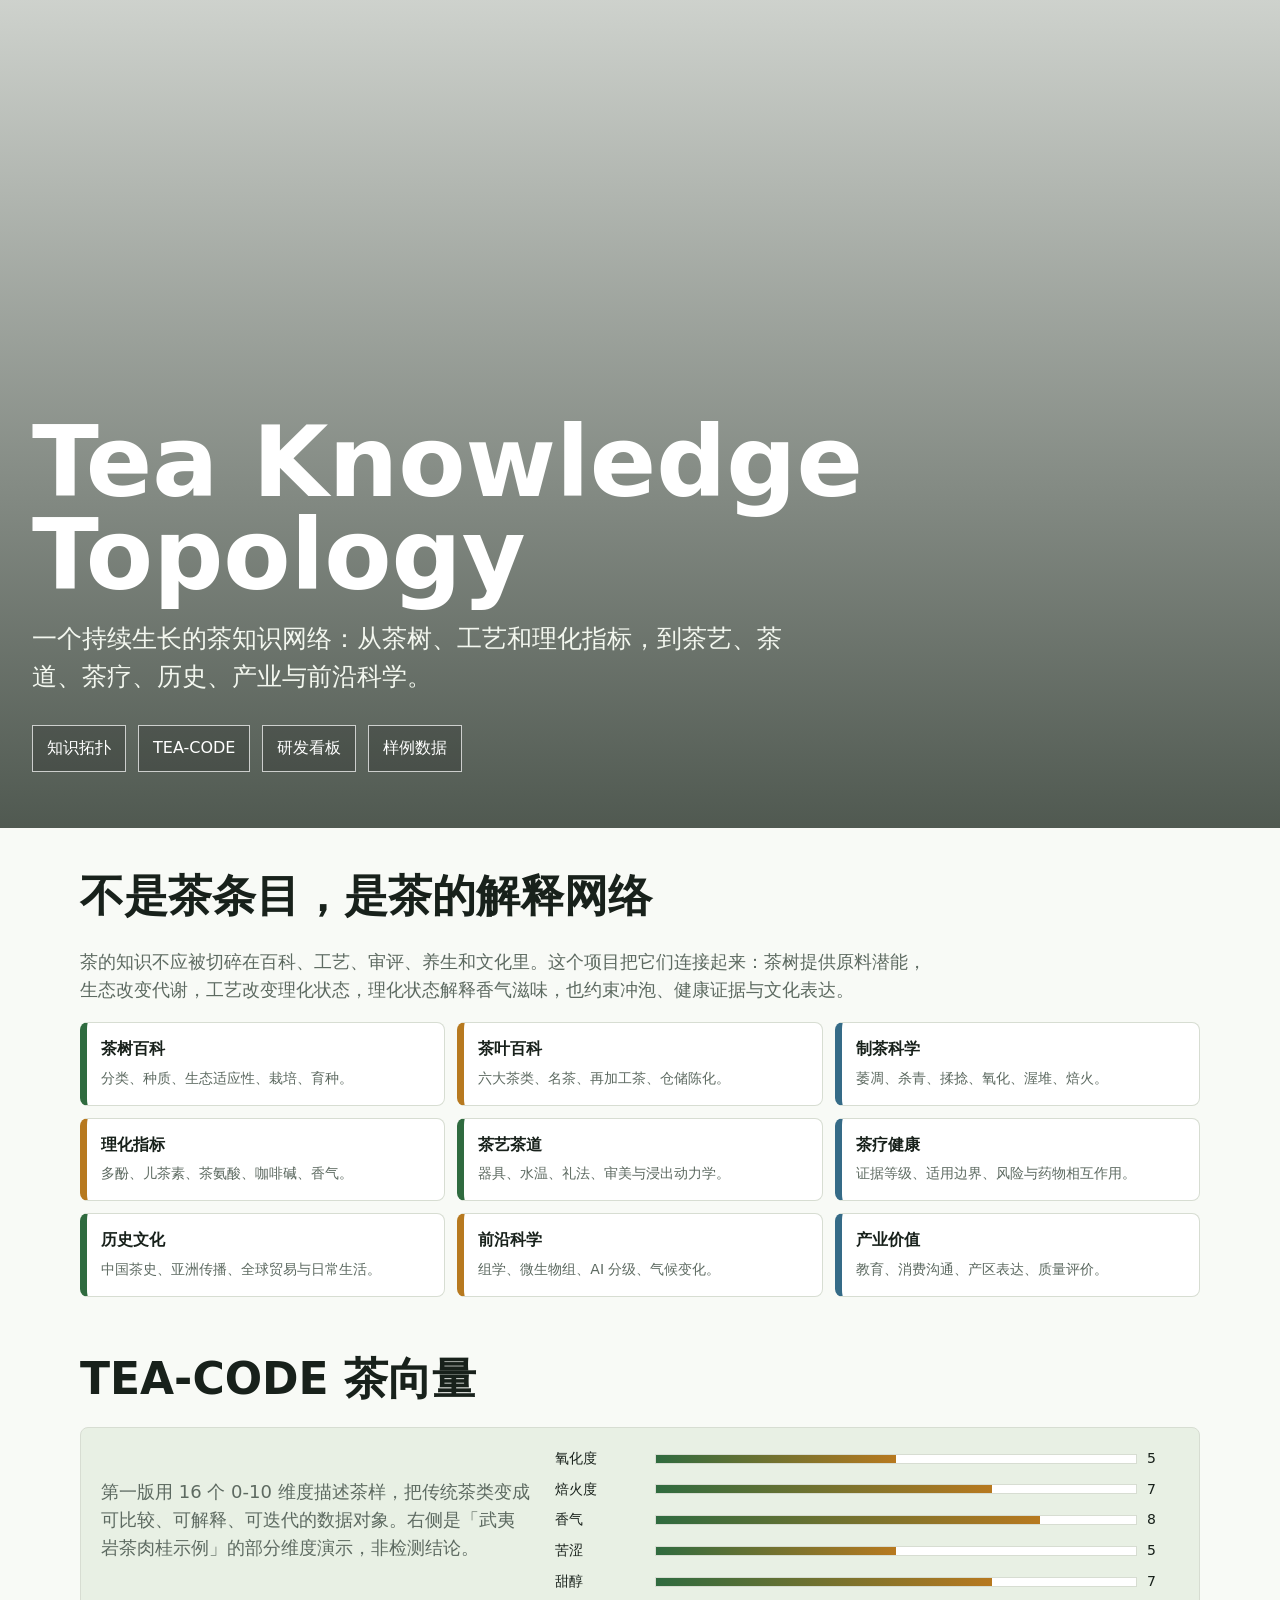
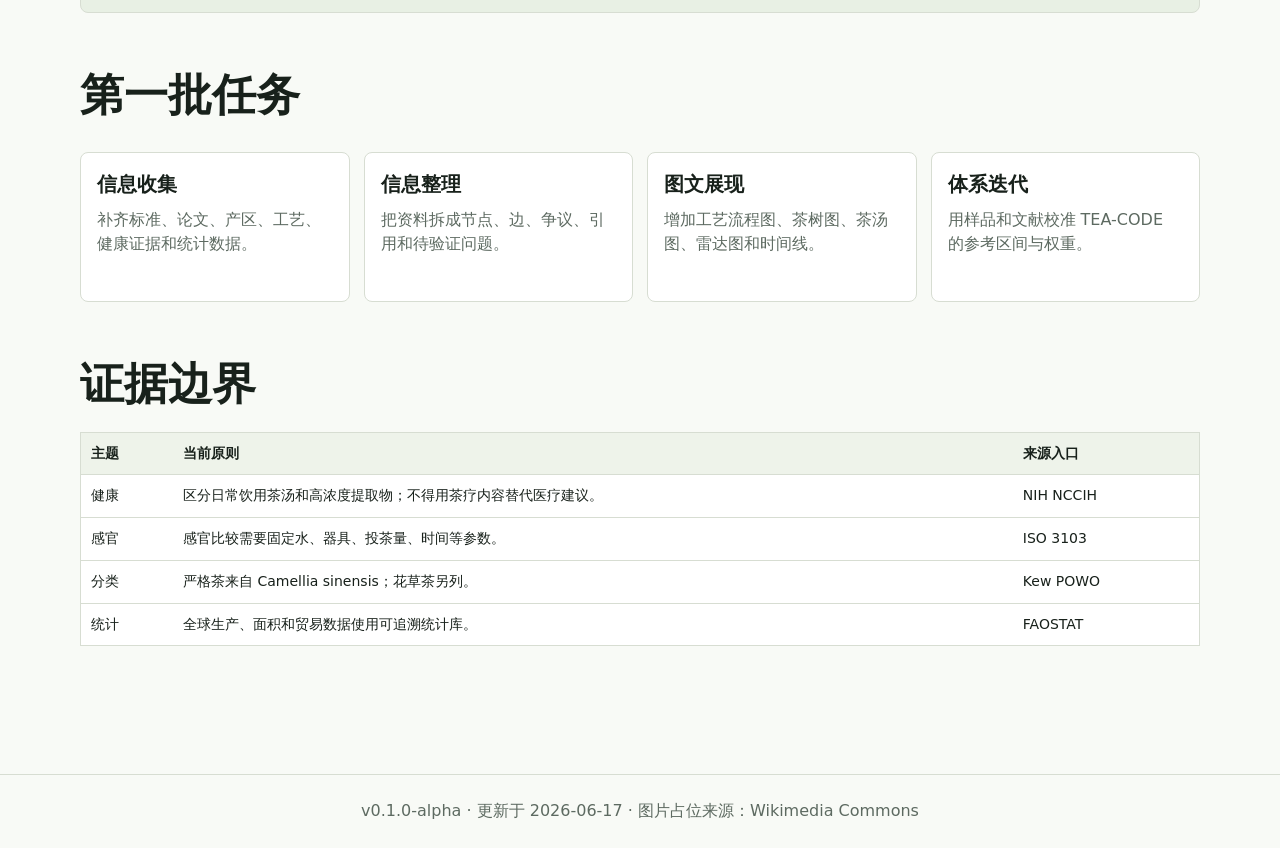
==== site/index.html @ 54c128c9 "Initial tea knowledge topology project" ====
<!doctype html>
<html lang="zh-CN">
<head>
  <meta charset="utf-8">
  <meta name="viewport" content="width=device-width, initial-scale=1">
  <title>Tea Knowledge Topology</title>
  <style>
    :root {
      color-scheme: light;
      --ink: #18211b;
      --muted: #5d6a61;
      --line: #d7ddd2;
      --paper: #f8faf6;
      --leaf: #2f6b3f;
      --amber: #b7791f;
      --clay: #8f4d2f;
      --mist: #e8f0e4;
      --blue: #356b87;
    }
    * { box-sizing: border-box; }
    body {
      margin: 0;
      font-family: ui-sans-serif, system-ui, -apple-system, BlinkMacSystemFont, "Segoe UI", sans-serif;
      color: var(--ink);
      background: var(--paper);
      line-height: 1.55;
    }
    header {
      min-height: 92vh;
      display: grid;
      align-items: end;
      background:
        linear-gradient(180deg, rgba(15, 27, 17, .18), rgba(15, 27, 17, .72)),
        url("https://upload.wikimedia.org/wikipedia/commons/4/45/Tea_plantation_in_Munnar%2C_Kerala.jpg") center/cover;
      color: white;
      padding: 32px;
    }
    .hero {
      width: min(980px, 100%);
      padding-bottom: 24px;
    }
    h1 {
      font-size: clamp(42px, 9vw, 98px);
      line-height: .95;
      margin: 0 0 18px;
      letter-spacing: 0;
    }
    .subtitle {
      max-width: 760px;
      font-size: clamp(18px, 2.2vw, 25px);
      color: #f3f7ef;
      margin: 0 0 28px;
    }
    .actions {
      display: flex;
      flex-wrap: wrap;
      gap: 12px;
    }
    .actions a {
      color: white;
      text-decoration: none;
      border: 1px solid rgba(255, 255, 255, .72);
      padding: 10px 14px;
      background: rgba(0, 0, 0, .18);
    }
    main { padding: 34px 22px 80px; }
    section {
      width: min(1120px, 100%);
      margin: 0 auto 48px;
    }
    h2 {
      font-size: clamp(26px, 4vw, 44px);
      margin: 0 0 14px;
      letter-spacing: 0;
    }
    .lead {
      max-width: 860px;
      color: var(--muted);
      font-size: 18px;
    }
    .grid {
      display: grid;
      grid-template-columns: repeat(auto-fit, minmax(230px, 1fr));
      gap: 14px;
      margin-top: 22px;
    }
    .card {
      border: 1px solid var(--line);
      background: white;
      border-radius: 8px;
      padding: 16px;
      min-height: 150px;
    }
    .card h3 { margin: 0 0 8px; font-size: 20px; }
    .card p { margin: 0; color: var(--muted); }
    .topology {
      display: grid;
      grid-template-columns: repeat(3, 1fr);
      gap: 12px;
      align-items: stretch;
    }
    .node {
      border: 1px solid var(--line);
      border-left: 7px solid var(--leaf);
      background: white;
      padding: 14px;
      border-radius: 8px;
    }
    .node:nth-child(2n) { border-left-color: var(--amber); }
    .node:nth-child(3n) { border-left-color: var(--blue); }
    .node strong { display: block; margin-bottom: 4px; }
    .node span { color: var(--muted); font-size: 14px; }
    .vector {
      display: grid;
      grid-template-columns: minmax(260px, 430px) 1fr;
      gap: 24px;
      align-items: center;
      background: var(--mist);
      border: 1px solid var(--line);
      padding: 20px;
      border-radius: 8px;
    }
    .bars { display: grid; gap: 9px; }
    .bar {
      display: grid;
      grid-template-columns: 90px 1fr 32px;
      gap: 10px;
      align-items: center;
      font-size: 14px;
    }
    .track {
      height: 10px;
      background: white;
      border: 1px solid var(--line);
    }
    .fill {
      height: 100%;
      background: linear-gradient(90deg, var(--leaf), var(--amber));
    }
    table {
      width: 100%;
      border-collapse: collapse;
      background: white;
      border: 1px solid var(--line);
      font-size: 14px;
    }
    th, td {
      text-align: left;
      padding: 10px;
      border-bottom: 1px solid var(--line);
      vertical-align: top;
    }
    th { background: #eef3ea; }
    footer {
      border-top: 1px solid var(--line);
      color: var(--muted);
      padding: 24px;
      text-align: center;
    }
    @media (max-width: 760px) {
      header { min-height: 88vh; padding: 20px; }
      .topology { grid-template-columns: 1fr; }
      .vector { grid-template-columns: 1fr; }
      th, td { padding: 8px; }
    }
  </style>
</head>
<body>
  <header>
    <div class="hero">
      <h1>Tea Knowledge Topology</h1>
      <p class="subtitle">一个持续生长的茶知识网络：从茶树、工艺和理化指标，到茶艺、茶道、茶疗、历史、产业与前沿科学。</p>
      <div class="actions">
        <a href="../docs/topology.md">知识拓扑</a>
        <a href="../docs/tea-system.md">TEA-CODE</a>
        <a href="../docs/workbench.md">研发看板</a>
        <a href="../data/example-teas.csv">样例数据</a>
      </div>
    </div>
  </header>

  <main>
    <section>
      <h2>不是茶条目，是茶的解释网络</h2>
      <p class="lead">茶的知识不应被切碎在百科、工艺、审评、养生和文化里。这个项目把它们连接起来：茶树提供原料潜能，生态改变代谢，工艺改变理化状态，理化状态解释香气滋味，也约束冲泡、健康证据与文化表达。</p>
      <div class="topology">
        <div class="node"><strong>茶树百科</strong><span>分类、种质、生态适应性、栽培、育种。</span></div>
        <div class="node"><strong>茶叶百科</strong><span>六大茶类、名茶、再加工茶、仓储陈化。</span></div>
        <div class="node"><strong>制茶科学</strong><span>萎凋、杀青、揉捻、氧化、渥堆、焙火。</span></div>
        <div class="node"><strong>理化指标</strong><span>多酚、儿茶素、茶氨酸、咖啡碱、香气。</span></div>
        <div class="node"><strong>茶艺茶道</strong><span>器具、水温、礼法、审美与浸出动力学。</span></div>
        <div class="node"><strong>茶疗健康</strong><span>证据等级、适用边界、风险与药物相互作用。</span></div>
        <div class="node"><strong>历史文化</strong><span>中国茶史、亚洲传播、全球贸易与日常生活。</span></div>
        <div class="node"><strong>前沿科学</strong><span>组学、微生物组、AI 分级、气候变化。</span></div>
        <div class="node"><strong>产业价值</strong><span>教育、消费沟通、产区表达、质量评价。</span></div>
      </div>
    </section>

    <section>
      <h2>TEA-CODE 茶向量</h2>
      <div class="vector">
        <div>
          <p class="lead">第一版用 16 个 0-10 维度描述茶样，把传统茶类变成可比较、可解释、可迭代的数据对象。右侧是「武夷岩茶肉桂示例」的部分维度演示，非检测结论。</p>
        </div>
        <div class="bars" aria-label="TEA-CODE demo bars">
          <div class="bar"><span>氧化度</span><div class="track"><div class="fill" style="width:50%"></div></div><span>5</span></div>
          <div class="bar"><span>焙火度</span><div class="track"><div class="fill" style="width:70%"></div></div><span>7</span></div>
          <div class="bar"><span>香气</span><div class="track"><div class="fill" style="width:80%"></div></div><span>8</span></div>
          <div class="bar"><span>苦涩</span><div class="track"><div class="fill" style="width:50%"></div></div><span>5</span></div>
          <div class="bar"><span>甜醇</span><div class="track"><div class="fill" style="width:70%"></div></div><span>7</span></div>
        </div>
      </div>
    </section>

    <section>
      <h2>第一批任务</h2>
      <div class="grid">
        <article class="card"><h3>信息收集</h3><p>补齐标准、论文、产区、工艺、健康证据和统计数据。</p></article>
        <article class="card"><h3>信息整理</h3><p>把资料拆成节点、边、争议、引用和待验证问题。</p></article>
        <article class="card"><h3>图文展现</h3><p>增加工艺流程图、茶树图、茶汤图、雷达图和时间线。</p></article>
        <article class="card"><h3>体系迭代</h3><p>用样品和文献校准 TEA-CODE 的参考区间与权重。</p></article>
      </div>
    </section>

    <section>
      <h2>证据边界</h2>
      <table>
        <thead><tr><th>主题</th><th>当前原则</th><th>来源入口</th></tr></thead>
        <tbody>
          <tr><td>健康</td><td>区分日常饮用茶汤和高浓度提取物；不得用茶疗内容替代医疗建议。</td><td>NIH NCCIH</td></tr>
          <tr><td>感官</td><td>感官比较需要固定水、器具、投茶量、时间等参数。</td><td>ISO 3103</td></tr>
          <tr><td>分类</td><td>严格茶来自 Camellia sinensis；花草茶另列。</td><td>Kew POWO</td></tr>
          <tr><td>统计</td><td>全球生产、面积和贸易数据使用可追溯统计库。</td><td>FAOSTAT</td></tr>
        </tbody>
      </table>
    </section>
  </main>

  <footer>
    v0.1.0-alpha · 更新于 2026-06-17 · 图片占位来源：Wikimedia Commons
  </footer>
</body>
</html>
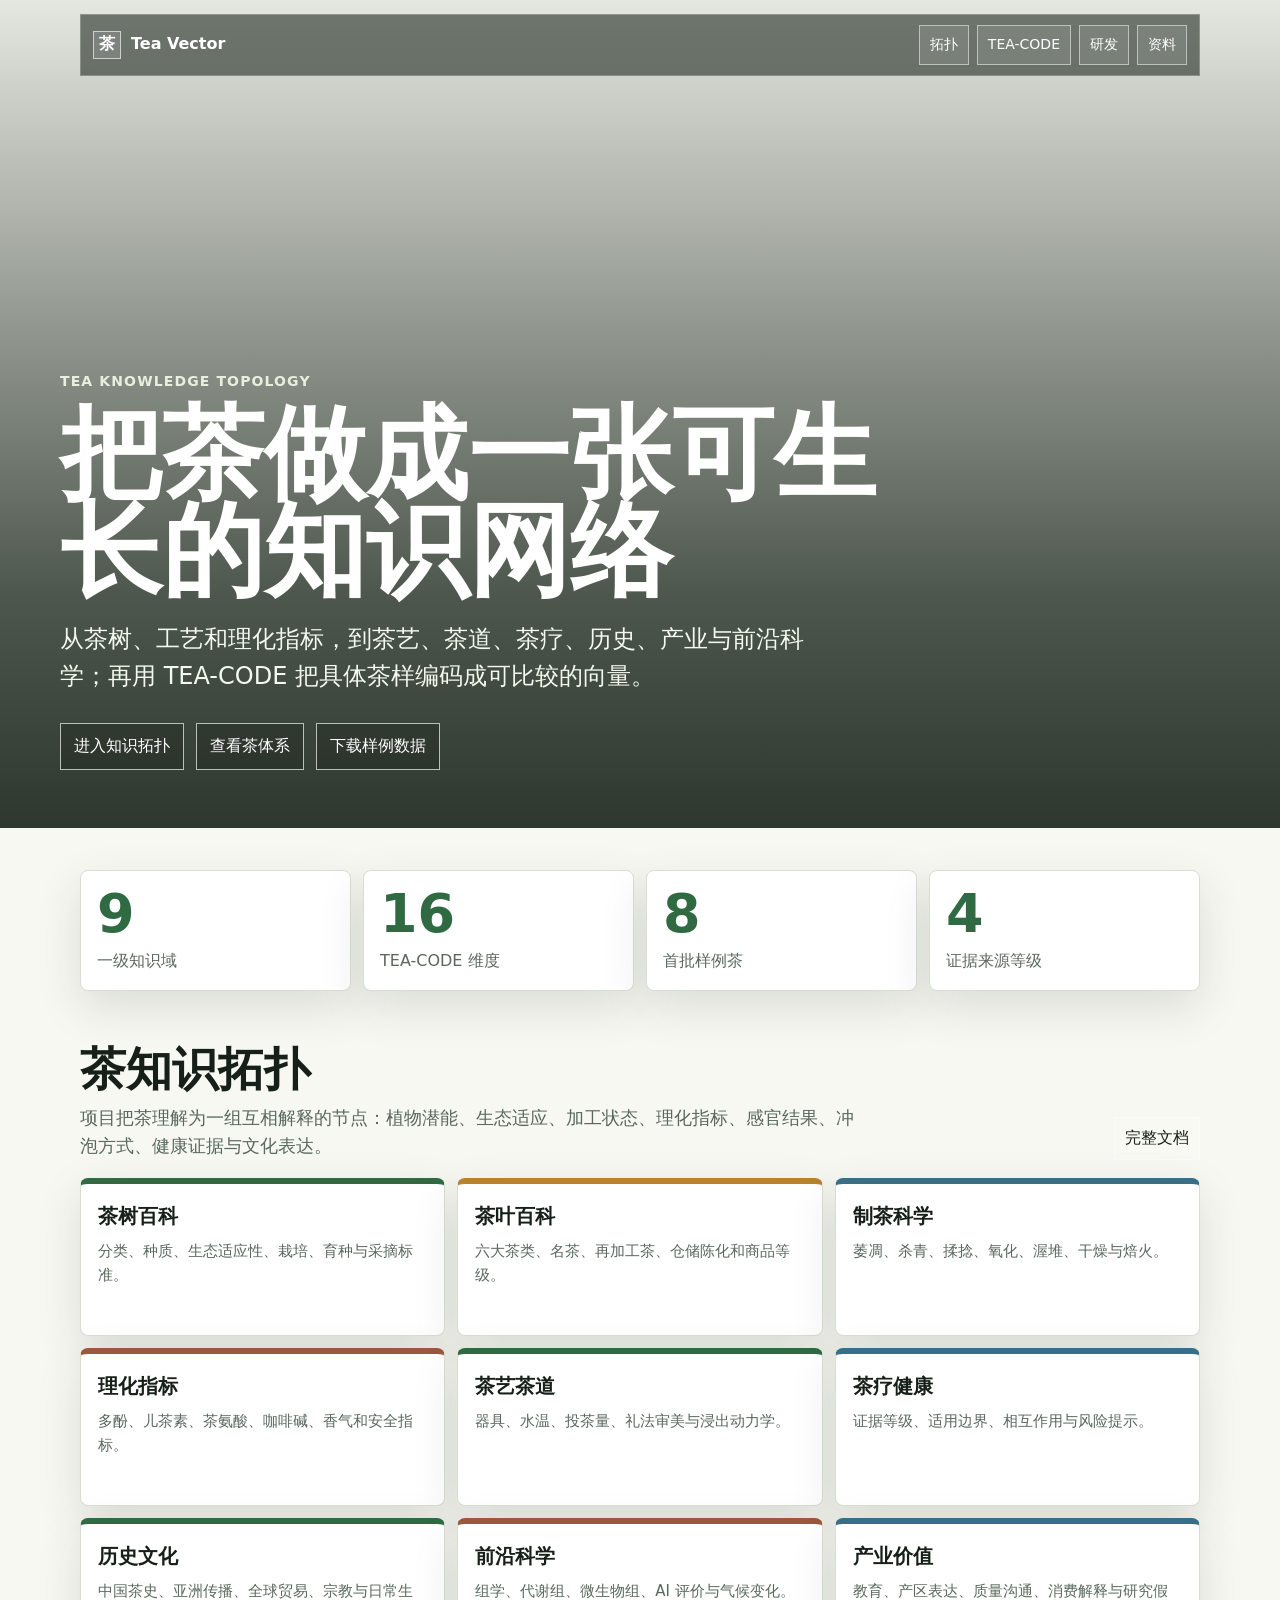
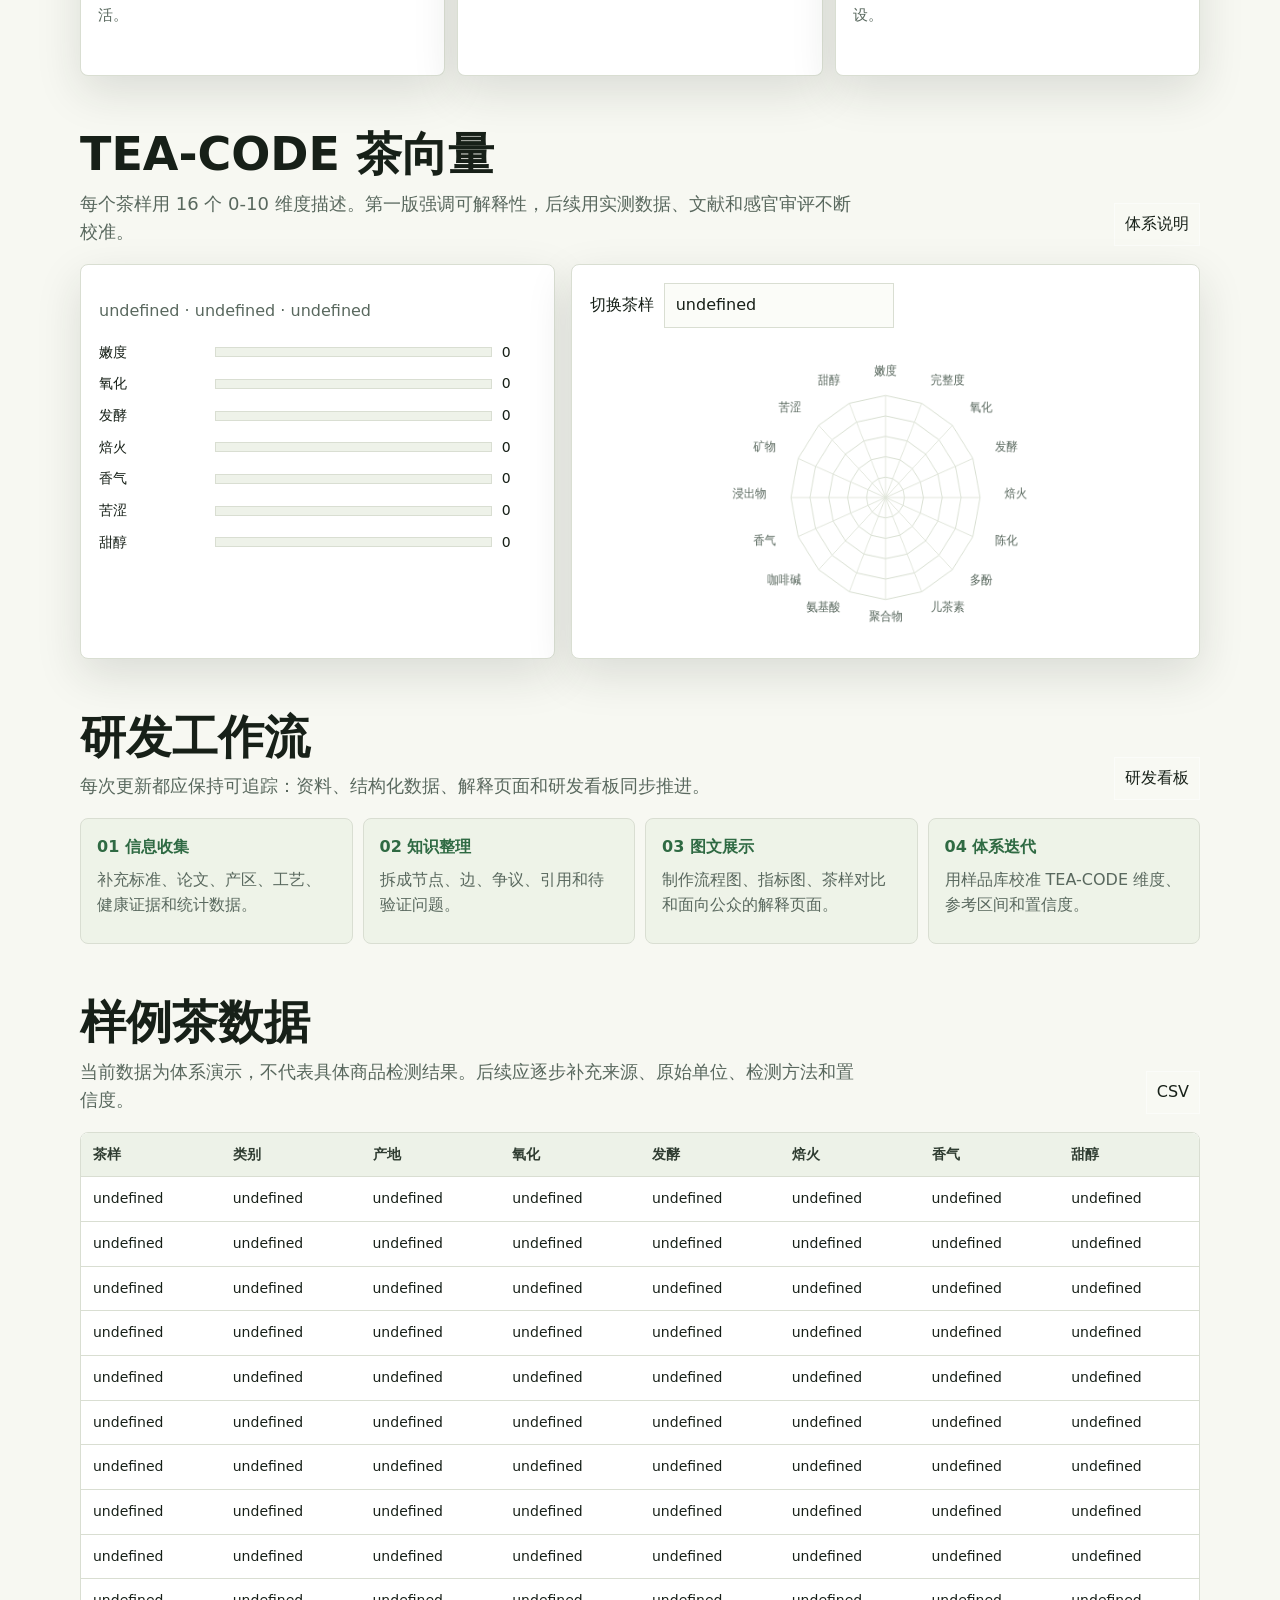
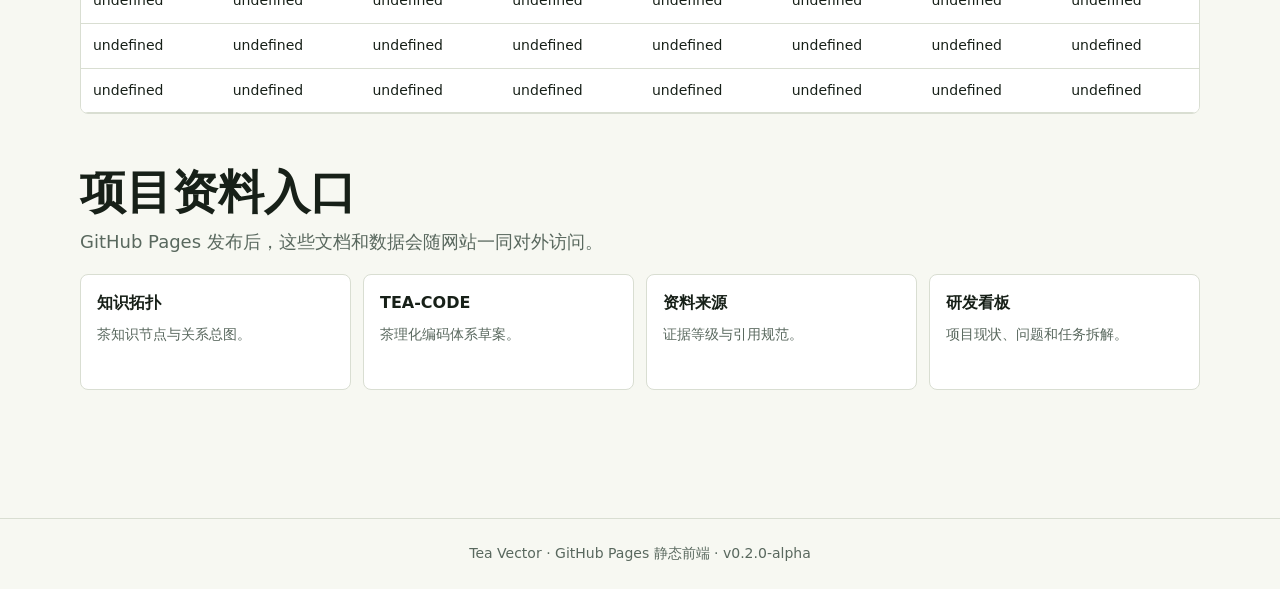
==== commit 5c165297: "Add GitHub Pages frontend" ====
--- a/site/index.html
+++ b/site/index.html
@@ -3,21 +3,28 @@
 <head>
   <meta charset="utf-8">
   <meta name="viewport" content="width=device-width, initial-scale=1">
-  <title>Tea Knowledge Topology</title>
+  <meta name="description" content="茶知识拓扑与 TEA-CODE 茶向量体系">
+  <title>Tea Vector | 茶知识拓扑</title>
   <style>
     :root {
       color-scheme: light;
-      --ink: #18211b;
-      --muted: #5d6a61;
-      --line: #d7ddd2;
-      --paper: #f8faf6;
-      --leaf: #2f6b3f;
-      --amber: #b7791f;
-      --clay: #8f4d2f;
-      --mist: #e8f0e4;
-      --blue: #356b87;
-    }
+      --ink: #172018;
+      --muted: #59685e;
+      --paper: #f7f8f2;
+      --surface: #ffffff;
+      --line: #d9ded2;
+      --leaf: #2f6a43;
+      --moss: #76915a;
+      --amber: #b9822f;
+      --clay: #9b583c;
+      --blue: #376f88;
+      --shadow: 0 16px 45px rgba(31, 42, 29, .13);
+    }
+
     * { box-sizing: border-box; }
+
+    html { scroll-behavior: smooth; }
+
     body {
       margin: 0;
       font-family: ui-sans-serif, system-ui, -apple-system, BlinkMacSystemFont, "Segoe UI", sans-serif;
@@ -25,220 +32,645 @@
       background: var(--paper);
       line-height: 1.55;
     }
-    header {
-      min-height: 92vh;
+
+    a { color: inherit; }
+
+    .hero {
+      min-height: 92svh;
       display: grid;
       align-items: end;
+      color: white;
       background:
-        linear-gradient(180deg, rgba(15, 27, 17, .18), rgba(15, 27, 17, .72)),
+        linear-gradient(180deg, rgba(12, 24, 13, .08) 0%, rgba(12, 24, 13, .72) 72%, rgba(12, 24, 13, .86) 100%),
         url("https://upload.wikimedia.org/wikipedia/commons/4/45/Tea_plantation_in_Munnar%2C_Kerala.jpg") center/cover;
+      padding: 28px;
+    }
+
+    .hero-inner {
+      width: min(1160px, 100%);
+      margin: 0 auto;
+      padding: 82px 0 30px;
+    }
+
+    .nav {
+      position: fixed;
+      z-index: 20;
+      top: 14px;
+      left: 50%;
+      transform: translateX(-50%);
+      width: min(1120px, calc(100% - 28px));
+      display: flex;
+      justify-content: space-between;
+      align-items: center;
+      gap: 12px;
+      padding: 10px 12px;
       color: white;
-      padding: 32px;
-    }
-    .hero {
-      width: min(980px, 100%);
-      padding-bottom: 24px;
-    }
+      background: rgba(13, 25, 15, .54);
+      border: 1px solid rgba(255, 255, 255, .22);
+      backdrop-filter: blur(14px);
+    }
+
+    .brand {
+      display: flex;
+      align-items: center;
+      gap: 10px;
+      font-weight: 750;
+      min-width: max-content;
+    }
+
+    .mark {
+      width: 28px;
+      height: 28px;
+      display: grid;
+      place-items: center;
+      border: 1px solid rgba(255, 255, 255, .62);
+      background: rgba(255, 255, 255, .12);
+    }
+
+    .nav-links {
+      display: flex;
+      flex-wrap: wrap;
+      justify-content: flex-end;
+      gap: 8px;
+      font-size: 14px;
+    }
+
+    .nav-links a,
+    .button {
+      text-decoration: none;
+      border: 1px solid rgba(255, 255, 255, .5);
+      padding: 8px 10px;
+      background: rgba(255, 255, 255, .1);
+    }
+
+    .eyebrow {
+      margin: 0 0 14px;
+      color: #e8f0dd;
+      font-size: 14px;
+      font-weight: 720;
+      letter-spacing: .08em;
+      text-transform: uppercase;
+    }
+
     h1 {
-      font-size: clamp(42px, 9vw, 98px);
-      line-height: .95;
-      margin: 0 0 18px;
+      max-width: 900px;
+      margin: 0;
+      font-size: clamp(44px, 8vw, 104px);
+      line-height: .94;
       letter-spacing: 0;
     }
+
     .subtitle {
       max-width: 760px;
-      font-size: clamp(18px, 2.2vw, 25px);
-      color: #f3f7ef;
-      margin: 0 0 28px;
-    }
-    .actions {
+      margin: 22px 0 28px;
+      color: #f4f8ef;
+      font-size: clamp(18px, 2vw, 24px);
+    }
+
+    .hero-actions {
       display: flex;
       flex-wrap: wrap;
       gap: 12px;
     }
-    .actions a {
+
+    .hero-actions a {
       color: white;
       text-decoration: none;
-      border: 1px solid rgba(255, 255, 255, .72);
-      padding: 10px 14px;
+      border: 1px solid rgba(255, 255, 255, .68);
+      padding: 10px 13px;
       background: rgba(0, 0, 0, .18);
     }
-    main { padding: 34px 22px 80px; }
+
+    main { padding: 42px 20px 74px; }
+
     section {
       width: min(1120px, 100%);
-      margin: 0 auto 48px;
-    }
+      margin: 0 auto 54px;
+    }
+
+    .section-head {
+      display: flex;
+      justify-content: space-between;
+      gap: 18px;
+      align-items: end;
+      margin-bottom: 18px;
+    }
+
     h2 {
-      font-size: clamp(26px, 4vw, 44px);
-      margin: 0 0 14px;
+      margin: 0;
+      font-size: clamp(27px, 4vw, 46px);
+      line-height: 1.08;
       letter-spacing: 0;
     }
+
     .lead {
-      max-width: 860px;
+      max-width: 780px;
       color: var(--muted);
       font-size: 18px;
-    }
-    .grid {
-      display: grid;
-      grid-template-columns: repeat(auto-fit, minmax(230px, 1fr));
-      gap: 14px;
-      margin-top: 22px;
-    }
-    .card {
+      margin: 10px 0 0;
+    }
+
+    .metrics {
+      display: grid;
+      grid-template-columns: repeat(4, 1fr);
+      gap: 12px;
+    }
+
+    .metric,
+    .card,
+    .panel,
+    .table-wrap {
+      background: var(--surface);
       border: 1px solid var(--line);
-      background: white;
       border-radius: 8px;
+      box-shadow: var(--shadow);
+    }
+
+    .metric {
       padding: 16px;
-      min-height: 150px;
-    }
-    .card h3 { margin: 0 0 8px; font-size: 20px; }
-    .card p { margin: 0; color: var(--muted); }
+      min-height: 112px;
+    }
+
+    .metric strong {
+      display: block;
+      font-size: clamp(30px, 5vw, 54px);
+      line-height: 1;
+      color: var(--leaf);
+    }
+
+    .metric span {
+      display: block;
+      margin-top: 8px;
+      color: var(--muted);
+    }
+
     .topology {
       display: grid;
       grid-template-columns: repeat(3, 1fr);
       gap: 12px;
+    }
+
+    .card {
+      min-height: 158px;
+      padding: 17px;
+      border-top: 6px solid var(--leaf);
+    }
+
+    .card:nth-child(2n) { border-top-color: var(--amber); }
+    .card:nth-child(3n) { border-top-color: var(--blue); }
+    .card:nth-child(4n) { border-top-color: var(--clay); }
+
+    .card h3 {
+      margin: 0 0 8px;
+      font-size: 20px;
+    }
+
+    .card p {
+      margin: 0;
+      color: var(--muted);
+      font-size: 15px;
+    }
+
+    .system-grid {
+      display: grid;
+      grid-template-columns: minmax(280px, .86fr) 1.14fr;
+      gap: 16px;
       align-items: stretch;
     }
-    .node {
-      border: 1px solid var(--line);
-      border-left: 7px solid var(--leaf);
-      background: white;
-      padding: 14px;
-      border-radius: 8px;
-    }
-    .node:nth-child(2n) { border-left-color: var(--amber); }
-    .node:nth-child(3n) { border-left-color: var(--blue); }
-    .node strong { display: block; margin-bottom: 4px; }
-    .node span { color: var(--muted); font-size: 14px; }
-    .vector {
-      display: grid;
-      grid-template-columns: minmax(260px, 430px) 1fr;
-      gap: 24px;
-      align-items: center;
-      background: var(--mist);
-      border: 1px solid var(--line);
-      padding: 20px;
-      border-radius: 8px;
-    }
-    .bars { display: grid; gap: 9px; }
+
+    .panel { padding: 18px; }
+
+    .panel h3 {
+      margin: 0 0 10px;
+      font-size: 22px;
+    }
+
+    .panel p { color: var(--muted); }
+
+    .bars {
+      display: grid;
+      gap: 10px;
+      margin-top: 18px;
+    }
+
     .bar {
       display: grid;
-      grid-template-columns: 90px 1fr 32px;
+      grid-template-columns: 106px 1fr 34px;
       gap: 10px;
       align-items: center;
       font-size: 14px;
     }
+
     .track {
       height: 10px;
-      background: white;
+      background: #eef2e9;
       border: 1px solid var(--line);
-    }
+      overflow: hidden;
+    }
+
     .fill {
       height: 100%;
       background: linear-gradient(90deg, var(--leaf), var(--amber));
     }
+
+    .radar-wrap {
+      min-height: 360px;
+      display: grid;
+      grid-template-rows: auto 1fr;
+      gap: 12px;
+    }
+
+    .select-row {
+      display: flex;
+      gap: 10px;
+      align-items: center;
+      flex-wrap: wrap;
+    }
+
+    select {
+      appearance: none;
+      border: 1px solid var(--line);
+      background: #fbfcf8;
+      color: var(--ink);
+      padding: 9px 34px 9px 11px;
+      font: inherit;
+      min-width: 230px;
+    }
+
+    canvas {
+      width: 100%;
+      height: 300px;
+      display: block;
+    }
+
+    .workflow {
+      display: grid;
+      grid-template-columns: repeat(4, 1fr);
+      gap: 10px;
+    }
+
+    .step {
+      position: relative;
+      min-height: 126px;
+      padding: 16px;
+      background: #eef3e8;
+      border: 1px solid var(--line);
+      border-radius: 8px;
+    }
+
+    .step strong {
+      display: block;
+      margin-bottom: 8px;
+      color: var(--leaf);
+    }
+
+    .step span { color: var(--muted); }
+
+    .table-wrap {
+      overflow: auto;
+      box-shadow: none;
+    }
+
     table {
       width: 100%;
       border-collapse: collapse;
+      min-width: 740px;
+      font-size: 14px;
       background: white;
-      border: 1px solid var(--line);
-      font-size: 14px;
-    }
-    th, td {
+    }
+
+    th,
+    td {
       text-align: left;
-      padding: 10px;
+      padding: 11px 12px;
       border-bottom: 1px solid var(--line);
       vertical-align: top;
     }
-    th { background: #eef3ea; }
+
+    th {
+      color: #2f3c31;
+      background: #edf2e8;
+    }
+
+    .link-grid {
+      display: grid;
+      grid-template-columns: repeat(4, 1fr);
+      gap: 12px;
+    }
+
+    .doc-link {
+      display: block;
+      min-height: 116px;
+      padding: 16px;
+      text-decoration: none;
+      background: var(--surface);
+      border: 1px solid var(--line);
+      border-radius: 8px;
+    }
+
+    .doc-link strong { display: block; margin-bottom: 6px; }
+    .doc-link span { color: var(--muted); font-size: 14px; }
+
     footer {
       border-top: 1px solid var(--line);
       color: var(--muted);
       padding: 24px;
       text-align: center;
-    }
-    @media (max-width: 760px) {
-      header { min-height: 88vh; padding: 20px; }
-      .topology { grid-template-columns: 1fr; }
-      .vector { grid-template-columns: 1fr; }
-      th, td { padding: 8px; }
+      font-size: 14px;
+    }
+
+    @media (max-width: 900px) {
+      .metrics,
+      .workflow,
+      .link-grid { grid-template-columns: repeat(2, 1fr); }
+      .topology,
+      .system-grid { grid-template-columns: 1fr; }
+      .nav {
+        align-items: flex-start;
+        flex-direction: column;
+      }
+      .nav-links { justify-content: flex-start; }
+      .hero { padding: 18px; }
+      .hero-inner { padding-top: 132px; }
+    }
+
+    @media (max-width: 560px) {
+      main { padding-inline: 14px; }
+      .metrics,
+      .workflow,
+      .link-grid { grid-template-columns: 1fr; }
+      .section-head {
+        align-items: flex-start;
+        flex-direction: column;
+      }
+      .bar { grid-template-columns: 90px 1fr 28px; }
+      canvas { height: 260px; }
     }
   </style>
 </head>
 <body>
-  <header>
-    <div class="hero">
-      <h1>Tea Knowledge Topology</h1>
-      <p class="subtitle">一个持续生长的茶知识网络：从茶树、工艺和理化指标，到茶艺、茶道、茶疗、历史、产业与前沿科学。</p>
-      <div class="actions">
-        <a href="../docs/topology.md">知识拓扑</a>
-        <a href="../docs/tea-system.md">TEA-CODE</a>
-        <a href="../docs/workbench.md">研发看板</a>
-        <a href="../data/example-teas.csv">样例数据</a>
+  <nav class="nav" aria-label="主导航">
+    <div class="brand"><span class="mark">茶</span><span>Tea Vector</span></div>
+    <div class="nav-links">
+      <a href="#topology">拓扑</a>
+      <a href="#system">TEA-CODE</a>
+      <a href="#workflow">研发</a>
+      <a href="#resources">资料</a>
+    </div>
+  </nav>
+
+  <header class="hero">
+    <div class="hero-inner">
+      <p class="eyebrow">Tea Knowledge Topology</p>
+      <h1>把茶做成一张可生长的知识网络</h1>
+      <p class="subtitle">从茶树、工艺和理化指标，到茶艺、茶道、茶疗、历史、产业与前沿科学；再用 TEA-CODE 把具体茶样编码成可比较的向量。</p>
+      <div class="hero-actions">
+        <a href="docs/topology.md">进入知识拓扑</a>
+        <a href="docs/tea-system.md">查看茶体系</a>
+        <a href="data/example-teas.csv">下载样例数据</a>
       </div>
     </div>
   </header>
 
   <main>
-    <section>
-      <h2>不是茶条目，是茶的解释网络</h2>
-      <p class="lead">茶的知识不应被切碎在百科、工艺、审评、养生和文化里。这个项目把它们连接起来：茶树提供原料潜能，生态改变代谢，工艺改变理化状态，理化状态解释香气滋味，也约束冲泡、健康证据与文化表达。</p>
+    <section aria-label="项目指标">
+      <div class="metrics">
+        <div class="metric"><strong>9</strong><span>一级知识域</span></div>
+        <div class="metric"><strong>16</strong><span>TEA-CODE 维度</span></div>
+        <div class="metric"><strong>8</strong><span>首批样例茶</span></div>
+        <div class="metric"><strong>4</strong><span>证据来源等级</span></div>
+      </div>
+    </section>
+
+    <section id="topology">
+      <div class="section-head">
+        <div>
+          <h2>茶知识拓扑</h2>
+          <p class="lead">项目把茶理解为一组互相解释的节点：植物潜能、生态适应、加工状态、理化指标、感官结果、冲泡方式、健康证据与文化表达。</p>
+        </div>
+        <a class="button" href="docs/topology.md">完整文档</a>
+      </div>
       <div class="topology">
-        <div class="node"><strong>茶树百科</strong><span>分类、种质、生态适应性、栽培、育种。</span></div>
-        <div class="node"><strong>茶叶百科</strong><span>六大茶类、名茶、再加工茶、仓储陈化。</span></div>
-        <div class="node"><strong>制茶科学</strong><span>萎凋、杀青、揉捻、氧化、渥堆、焙火。</span></div>
-        <div class="node"><strong>理化指标</strong><span>多酚、儿茶素、茶氨酸、咖啡碱、香气。</span></div>
-        <div class="node"><strong>茶艺茶道</strong><span>器具、水温、礼法、审美与浸出动力学。</span></div>
-        <div class="node"><strong>茶疗健康</strong><span>证据等级、适用边界、风险与药物相互作用。</span></div>
-        <div class="node"><strong>历史文化</strong><span>中国茶史、亚洲传播、全球贸易与日常生活。</span></div>
-        <div class="node"><strong>前沿科学</strong><span>组学、微生物组、AI 分级、气候变化。</span></div>
-        <div class="node"><strong>产业价值</strong><span>教育、消费沟通、产区表达、质量评价。</span></div>
+        <article class="card"><h3>茶树百科</h3><p>分类、种质、生态适应性、栽培、育种与采摘标准。</p></article>
+        <article class="card"><h3>茶叶百科</h3><p>六大茶类、名茶、再加工茶、仓储陈化和商品等级。</p></article>
+        <article class="card"><h3>制茶科学</h3><p>萎凋、杀青、揉捻、氧化、渥堆、干燥与焙火。</p></article>
+        <article class="card"><h3>理化指标</h3><p>多酚、儿茶素、茶氨酸、咖啡碱、香气和安全指标。</p></article>
+        <article class="card"><h3>茶艺茶道</h3><p>器具、水温、投茶量、礼法审美与浸出动力学。</p></article>
+        <article class="card"><h3>茶疗健康</h3><p>证据等级、适用边界、相互作用与风险提示。</p></article>
+        <article class="card"><h3>历史文化</h3><p>中国茶史、亚洲传播、全球贸易、宗教与日常生活。</p></article>
+        <article class="card"><h3>前沿科学</h3><p>组学、代谢组、微生物组、AI 评价与气候变化。</p></article>
+        <article class="card"><h3>产业价值</h3><p>教育、产区表达、质量沟通、消费解释与研究假设。</p></article>
       </div>
     </section>
 
-    <section>
-      <h2>TEA-CODE 茶向量</h2>
-      <div class="vector">
+    <section id="system">
+      <div class="section-head">
         <div>
-          <p class="lead">第一版用 16 个 0-10 维度描述茶样，把传统茶类变成可比较、可解释、可迭代的数据对象。右侧是「武夷岩茶肉桂示例」的部分维度演示，非检测结论。</p>
+          <h2>TEA-CODE 茶向量</h2>
+          <p class="lead">每个茶样用 16 个 0-10 维度描述。第一版强调可解释性，后续用实测数据、文献和感官审评不断校准。</p>
         </div>
-        <div class="bars" aria-label="TEA-CODE demo bars">
-          <div class="bar"><span>氧化度</span><div class="track"><div class="fill" style="width:50%"></div></div><span>5</span></div>
-          <div class="bar"><span>焙火度</span><div class="track"><div class="fill" style="width:70%"></div></div><span>7</span></div>
-          <div class="bar"><span>香气</span><div class="track"><div class="fill" style="width:80%"></div></div><span>8</span></div>
-          <div class="bar"><span>苦涩</span><div class="track"><div class="fill" style="width:50%"></div></div><span>5</span></div>
-          <div class="bar"><span>甜醇</span><div class="track"><div class="fill" style="width:70%"></div></div><span>7</span></div>
+        <a class="button" href="docs/tea-system.md">体系说明</a>
+      </div>
+      <div class="system-grid">
+        <div class="panel">
+          <h3 id="selected-name">武夷岩茶肉桂示例</h3>
+          <p id="selected-meta">中国福建武夷山 · oolong · demo_estimate</p>
+          <div class="bars" id="bars"></div>
         </div>
+        <div class="panel radar-wrap">
+          <div class="select-row">
+            <label for="tea-select">切换茶样</label>
+            <select id="tea-select" aria-label="选择茶样"></select>
+          </div>
+          <canvas id="radar" width="680" height="320" aria-label="TEA-CODE 雷达图"></canvas>
+        </div>
       </div>
     </section>
 
-    <section>
-      <h2>第一批任务</h2>
-      <div class="grid">
-        <article class="card"><h3>信息收集</h3><p>补齐标准、论文、产区、工艺、健康证据和统计数据。</p></article>
-        <article class="card"><h3>信息整理</h3><p>把资料拆成节点、边、争议、引用和待验证问题。</p></article>
-        <article class="card"><h3>图文展现</h3><p>增加工艺流程图、茶树图、茶汤图、雷达图和时间线。</p></article>
-        <article class="card"><h3>体系迭代</h3><p>用样品和文献校准 TEA-CODE 的参考区间与权重。</p></article>
+    <section id="workflow">
+      <div class="section-head">
+        <div>
+          <h2>研发工作流</h2>
+          <p class="lead">每次更新都应保持可追踪：资料、结构化数据、解释页面和研发看板同步推进。</p>
+        </div>
+        <a class="button" href="docs/workbench.md">研发看板</a>
+      </div>
+      <div class="workflow">
+        <div class="step"><strong>01 信息收集</strong><span>补充标准、论文、产区、工艺、健康证据和统计数据。</span></div>
+        <div class="step"><strong>02 知识整理</strong><span>拆成节点、边、争议、引用和待验证问题。</span></div>
+        <div class="step"><strong>03 图文展示</strong><span>制作流程图、指标图、茶样对比和面向公众的解释页面。</span></div>
+        <div class="step"><strong>04 体系迭代</strong><span>用样品库校准 TEA-CODE 维度、参考区间和置信度。</span></div>
       </div>
     </section>
 
-    <section>
-      <h2>证据边界</h2>
-      <table>
-        <thead><tr><th>主题</th><th>当前原则</th><th>来源入口</th></tr></thead>
-        <tbody>
-          <tr><td>健康</td><td>区分日常饮用茶汤和高浓度提取物；不得用茶疗内容替代医疗建议。</td><td>NIH NCCIH</td></tr>
-          <tr><td>感官</td><td>感官比较需要固定水、器具、投茶量、时间等参数。</td><td>ISO 3103</td></tr>
-          <tr><td>分类</td><td>严格茶来自 Camellia sinensis；花草茶另列。</td><td>Kew POWO</td></tr>
-          <tr><td>统计</td><td>全球生产、面积和贸易数据使用可追溯统计库。</td><td>FAOSTAT</td></tr>
-        </tbody>
-      </table>
+    <section id="data">
+      <div class="section-head">
+        <div>
+          <h2>样例茶数据</h2>
+          <p class="lead">当前数据为体系演示，不代表具体商品检测结果。后续应逐步补充来源、原始单位、检测方法和置信度。</p>
+        </div>
+        <a class="button" href="data/example-teas.csv">CSV</a>
+      </div>
+      <div class="table-wrap">
+        <table>
+          <thead>
+            <tr><th>茶样</th><th>类别</th><th>产地</th><th>氧化</th><th>发酵</th><th>焙火</th><th>香气</th><th>甜醇</th></tr>
+          </thead>
+          <tbody id="tea-table"></tbody>
+        </table>
+      </div>
+    </section>
+
+    <section id="resources">
+      <div class="section-head">
+        <div>
+          <h2>项目资料入口</h2>
+          <p class="lead">GitHub Pages 发布后，这些文档和数据会随网站一同对外访问。</p>
+        </div>
+      </div>
+      <div class="link-grid">
+        <a class="doc-link" href="docs/topology.md"><strong>知识拓扑</strong><span>茶知识节点与关系总图。</span></a>
+        <a class="doc-link" href="docs/tea-system.md"><strong>TEA-CODE</strong><span>茶理化编码体系草案。</span></a>
+        <a class="doc-link" href="docs/research-sources.md"><strong>资料来源</strong><span>证据等级与引用规范。</span></a>
+        <a class="doc-link" href="docs/workbench.md"><strong>研发看板</strong><span>项目现状、问题和任务拆解。</span></a>
+      </div>
     </section>
   </main>
 
   <footer>
-    v0.1.0-alpha · 更新于 2026-06-17 · 图片占位来源：Wikimedia Commons
+    Tea Vector · GitHub Pages 静态前端 · v0.2.0-alpha
   </footer>
+
+  <script>
+    const dimensions = [
+      ["T01", "嫩度"], ["T02", "完整度"], ["P01", "氧化"], ["P02", "发酵"],
+      ["P03", "焙火"], ["P04", "陈化"], ["C01", "多酚"], ["C02", "儿茶素"],
+      ["C03", "聚合物"], ["C04", "氨基酸"], ["C05", "咖啡碱"], ["C06", "香气"],
+      ["C07", "浸出物"], ["C08", "矿物"], ["S01", "苦涩"], ["S02", "甜醇"]
+    ];
+
+    const featuredKeys = ["T01", "P01", "P02", "P03", "C06", "S01", "S02"];
+    const keyLabels = Object.fromEntries(dimensions);
+
+    function parseCsv(text) {
+      const lines = text.trim().split(/\r?\n/);
+      const headers = lines.shift().split(",");
+      return lines.map((line) => {
+        const values = line.split(",");
+        return Object.fromEntries(headers.map((key, index) => [key, values[index]]));
+      });
+    }
+
+    function score(record, key) {
+      return Number(record[key] || 0);
+    }
+
+    function renderBars(record) {
+      const bars = document.getElementById("bars");
+      bars.innerHTML = featuredKeys.map((key) => {
+        const value = score(record, key);
+        return `<div class="bar"><span>${keyLabels[key]}</span><div class="track"><div class="fill" style="width:${value * 10}%"></div></div><span>${value}</span></div>`;
+      }).join("");
+    }
+
+    function renderTable(records) {
+      const body = document.getElementById("tea-table");
+      body.innerHTML = records.map((record) => `
+        <tr>
+          <td>${record.name}</td>
+          <td>${record.category}</td>
+          <td>${record.origin}</td>
+          <td>${record.P01}</td>
+          <td>${record.P02}</td>
+          <td>${record.P03}</td>
+          <td>${record.C06}</td>
+          <td>${record.S02}</td>
+        </tr>
+      `).join("");
+    }
+
+    function drawRadar(record) {
+      const canvas = document.getElementById("radar");
+      const ctx = canvas.getContext("2d");
+      const width = canvas.width;
+      const height = canvas.height;
+      const centerX = width / 2;
+      const centerY = height / 2 + 8;
+      const radius = Math.min(width, height) * .34;
+      ctx.clearRect(0, 0, width, height);
+      ctx.lineWidth = 1;
+      ctx.font = "13px system-ui, sans-serif";
+
+      for (let ring = 1; ring <= 5; ring += 1) {
+        ctx.beginPath();
+        dimensions.forEach((_, index) => {
+          const angle = -Math.PI / 2 + index * Math.PI * 2 / dimensions.length;
+          const pointRadius = radius * ring / 5;
+          const x = centerX + Math.cos(angle) * pointRadius;
+          const y = centerY + Math.sin(angle) * pointRadius;
+          if (index === 0) ctx.moveTo(x, y);
+          else ctx.lineTo(x, y);
+        });
+        ctx.closePath();
+        ctx.strokeStyle = "#d7ded0";
+        ctx.stroke();
+      }
+
+      dimensions.forEach(([key, label], index) => {
+        const angle = -Math.PI / 2 + index * Math.PI * 2 / dimensions.length;
+        const x = centerX + Math.cos(angle) * radius;
+        const y = centerY + Math.sin(angle) * radius;
+        ctx.beginPath();
+        ctx.moveTo(centerX, centerY);
+        ctx.lineTo(x, y);
+        ctx.strokeStyle = "#e0e5da";
+        ctx.stroke();
+        ctx.fillStyle = "#59685e";
+        const labelX = centerX + Math.cos(angle) * (radius + 28);
+        const labelY = centerY + Math.sin(angle) * (radius + 22);
+        ctx.textAlign = labelX < centerX - 10 ? "right" : labelX > centerX + 10 ? "left" : "center";
+        ctx.fillText(label, labelX, labelY);
+      });
+
+      ctx.beginPath();
+      dimensions.forEach(([key], index) => {
+        const angle = -Math.PI / 2 + index * Math.PI * 2 / dimensions.length;
+        const pointRadius = radius * score(record, key) / 10;
+        const x = centerX + Math.cos(angle) * pointRadius;
+        const y = centerY + Math.sin(angle) * pointRadius;
+        if (index === 0) ctx.moveTo(x, y);
+        else ctx.lineTo(x, y);
+      });
+      ctx.closePath();
+      ctx.fillStyle = "rgba(47, 106, 67, .22)";
+      ctx.strokeStyle = "#2f6a43";
+      ctx.lineWidth = 2;
+      ctx.fill();
+      ctx.stroke();
+    }
+
+    function selectRecord(records, record) {
+      document.getElementById("selected-name").textContent = record.name;
+      document.getElementById("selected-meta").textContent = `${record.origin} · ${record.category} · ${record.basis}`;
+      renderBars(record);
+      drawRadar(record);
+    }
+
+    fetch("data/example-teas.csv")
+      .then((response) => response.text())
+      .then((text) => {
+        const records = parseCsv(text);
+        const select = document.getElementById("tea-select");
+        select.innerHTML = records.map((record, index) => `<option value="${index}">${record.name}</option>`).join("");
+        const defaultIndex = Math.max(0, records.findIndex((record) => record.id === "yancha-rougui-demo"));
+        select.value = String(defaultIndex);
+        renderTable(records);
+        selectRecord(records, records[defaultIndex]);
+        select.addEventListener("change", () => selectRecord(records, records[Number(select.value)]));
+      })
+      .catch(() => {
+        document.getElementById("bars").textContent = "样例数据加载失败，请检查 data/example-teas.csv。";
+      });
+  </script>
 </body>
 </html>
-
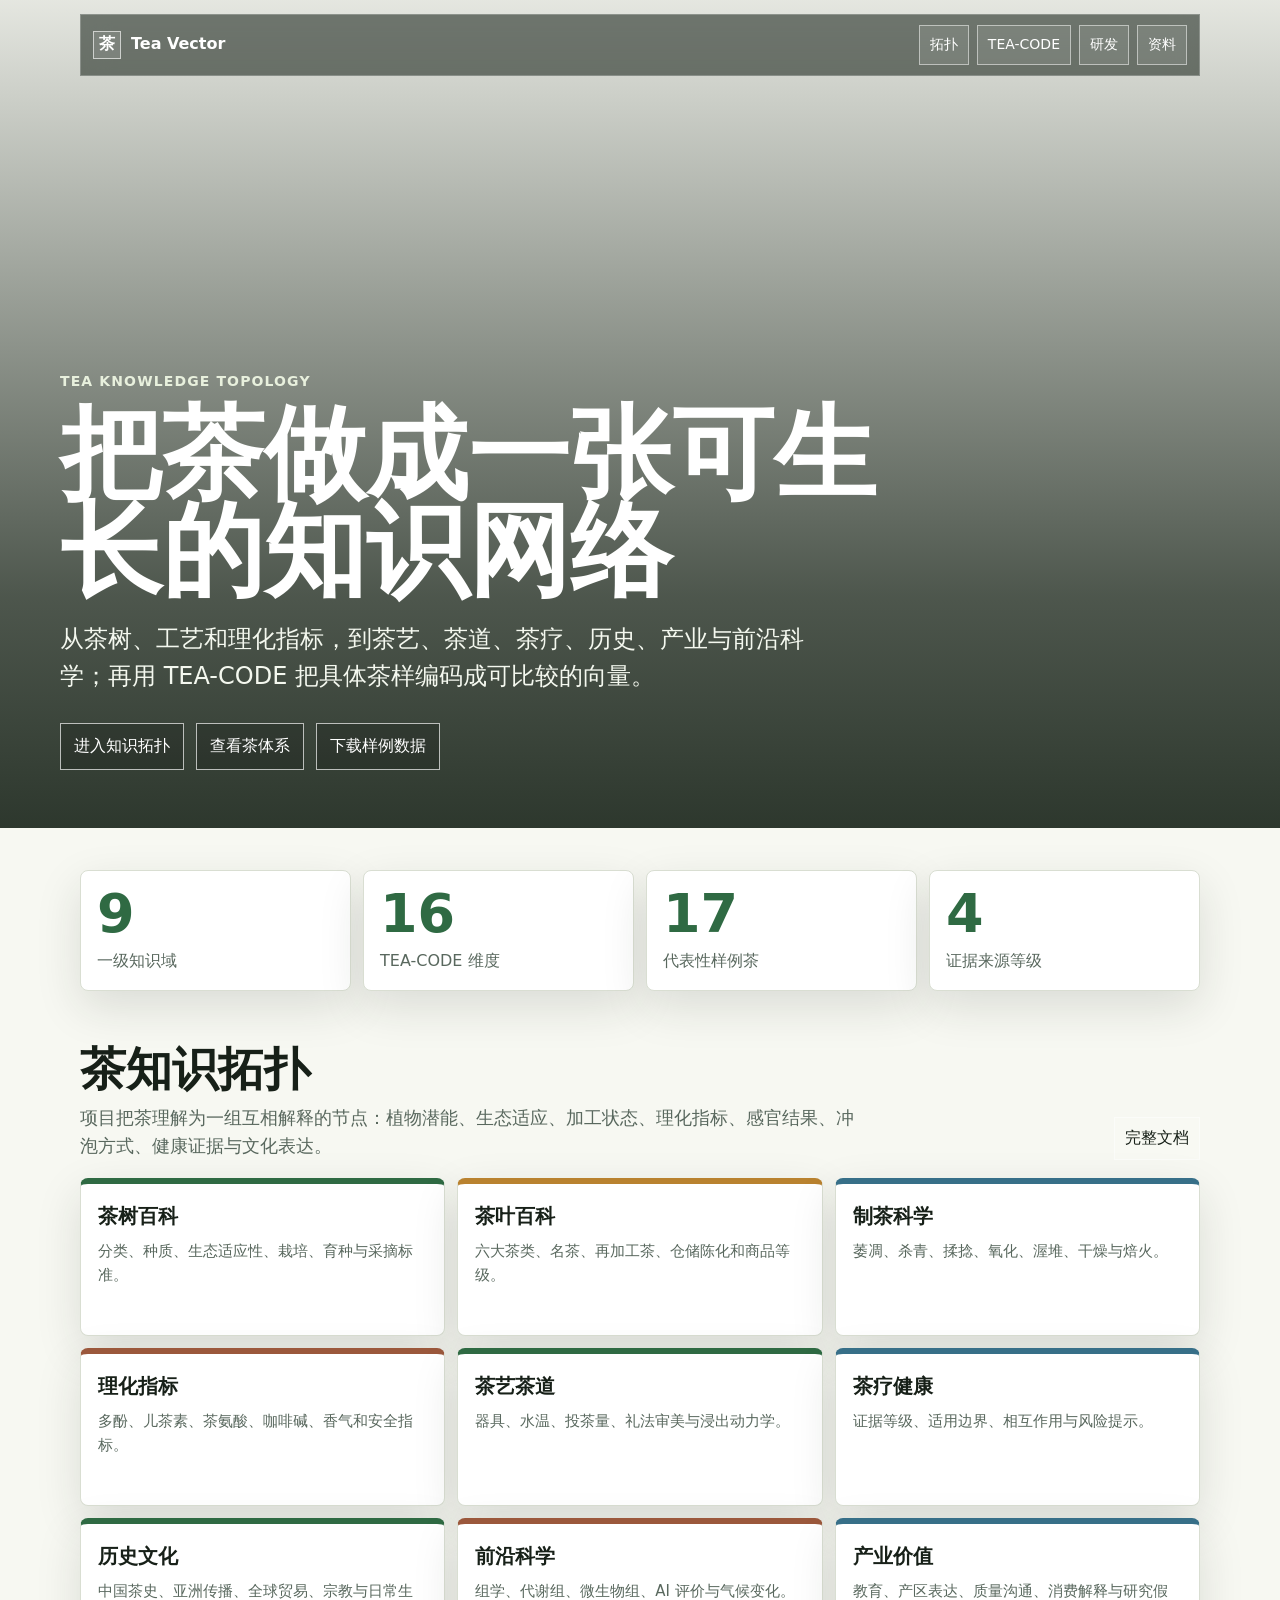
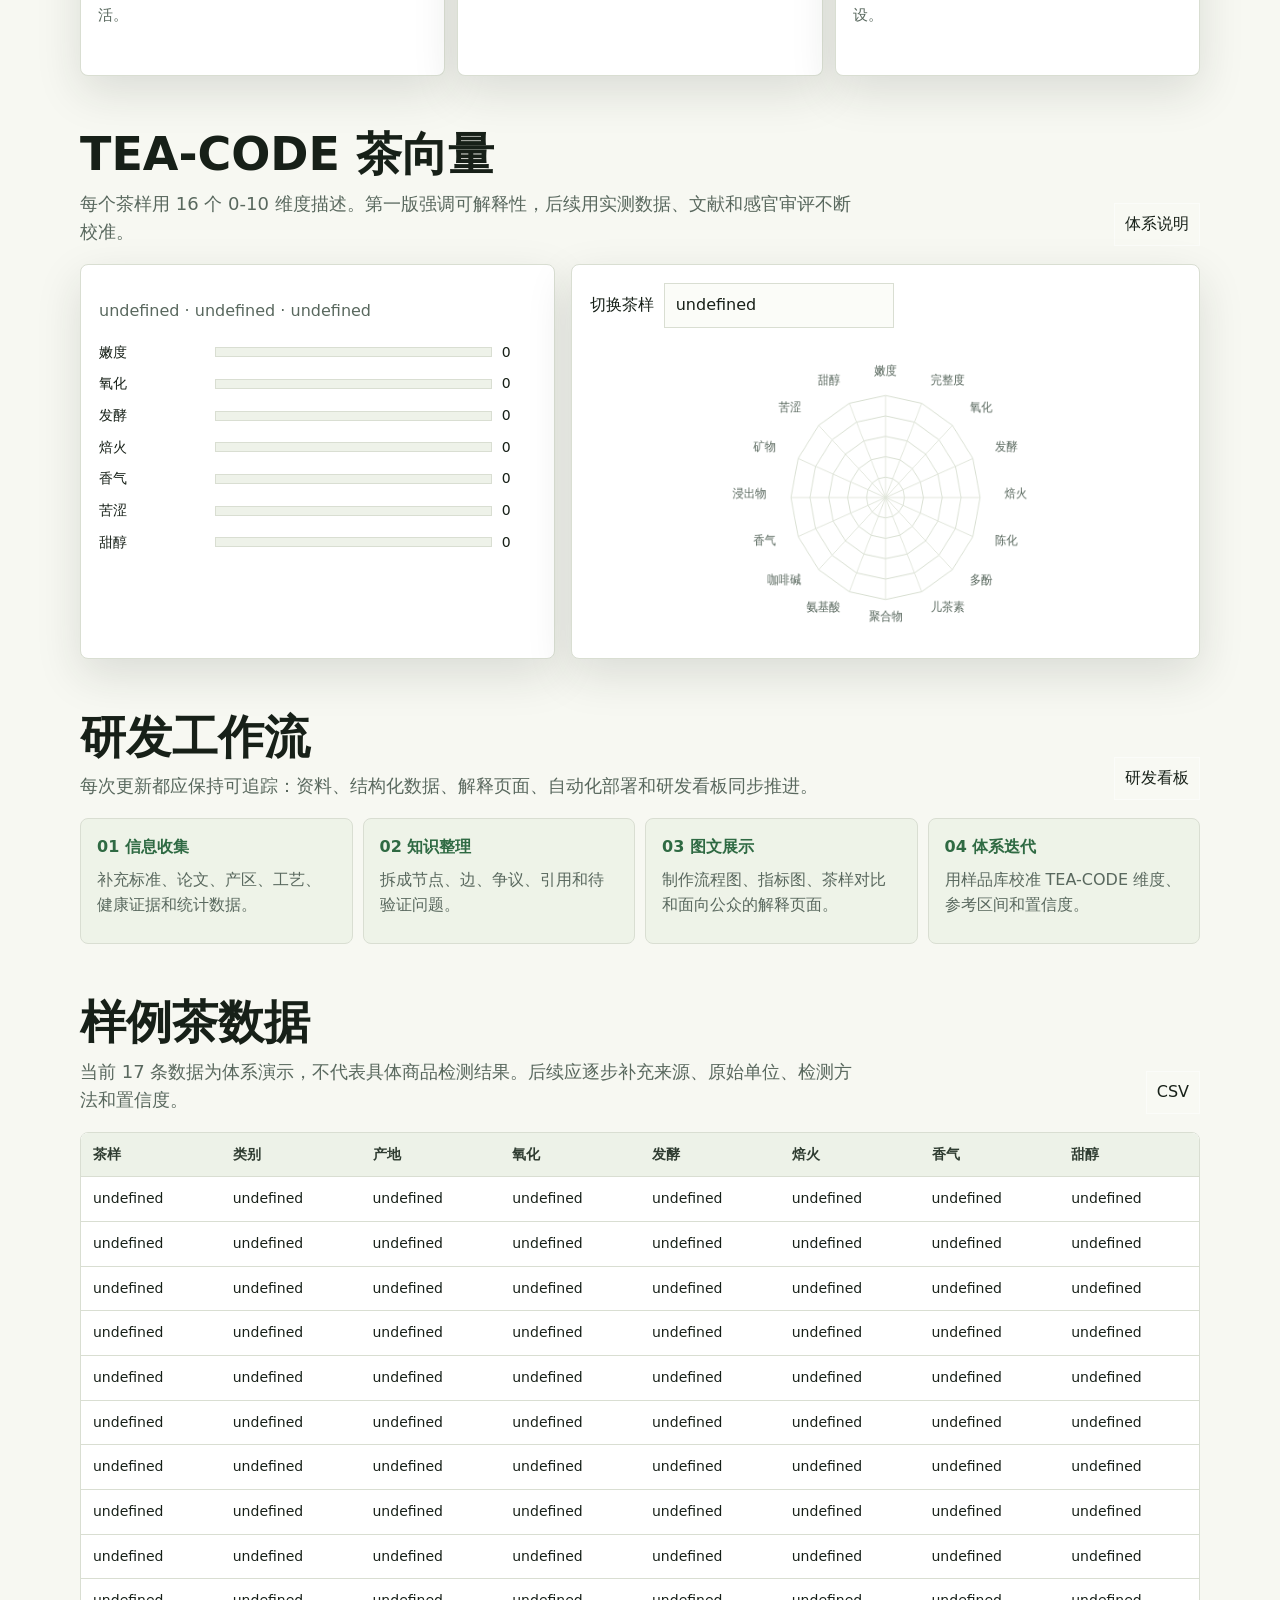
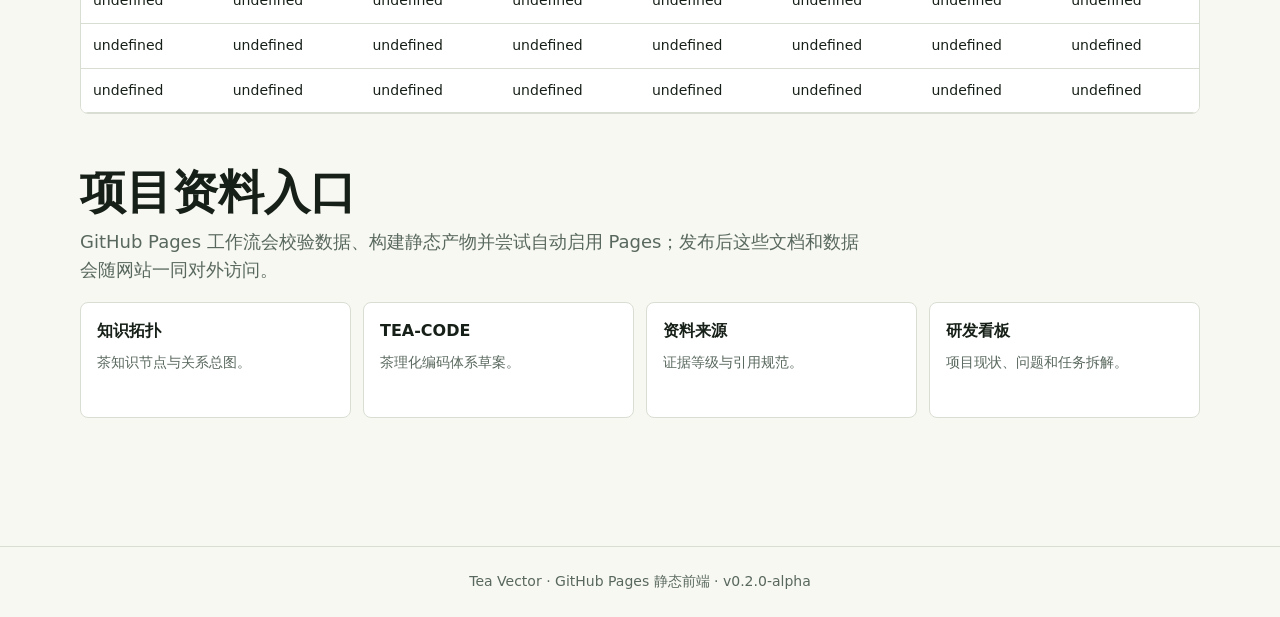
==== commit 3ee885f9: "Fix Pages deployment and expand tea vectors - Enable GitHub Pages setup during Actions workflow - Ad" ====
--- a/site/index.html
+++ b/site/index.html
@@ -437,7 +437,7 @@
       <div class="metrics">
         <div class="metric"><strong>9</strong><span>一级知识域</span></div>
         <div class="metric"><strong>16</strong><span>TEA-CODE 维度</span></div>
-        <div class="metric"><strong>8</strong><span>首批样例茶</span></div>
+        <div class="metric"><strong>17</strong><span>代表性样例茶</span></div>
         <div class="metric"><strong>4</strong><span>证据来源等级</span></div>
       </div>
     </section>
@@ -491,7 +491,7 @@
       <div class="section-head">
         <div>
           <h2>研发工作流</h2>
-          <p class="lead">每次更新都应保持可追踪：资料、结构化数据、解释页面和研发看板同步推进。</p>
+          <p class="lead">每次更新都应保持可追踪：资料、结构化数据、解释页面、自动化部署和研发看板同步推进。</p>
         </div>
         <a class="button" href="docs/workbench.md">研发看板</a>
       </div>
@@ -507,7 +507,7 @@
       <div class="section-head">
         <div>
           <h2>样例茶数据</h2>
-          <p class="lead">当前数据为体系演示，不代表具体商品检测结果。后续应逐步补充来源、原始单位、检测方法和置信度。</p>
+          <p class="lead">当前 17 条数据为体系演示，不代表具体商品检测结果。后续应逐步补充来源、原始单位、检测方法和置信度。</p>
         </div>
         <a class="button" href="data/example-teas.csv">CSV</a>
       </div>
@@ -525,7 +525,7 @@
       <div class="section-head">
         <div>
           <h2>项目资料入口</h2>
-          <p class="lead">GitHub Pages 发布后，这些文档和数据会随网站一同对外访问。</p>
+          <p class="lead">GitHub Pages 工作流会校验数据、构建静态产物并尝试自动启用 Pages；发布后这些文档和数据会随网站一同对外访问。</p>
         </div>
       </div>
       <div class="link-grid">
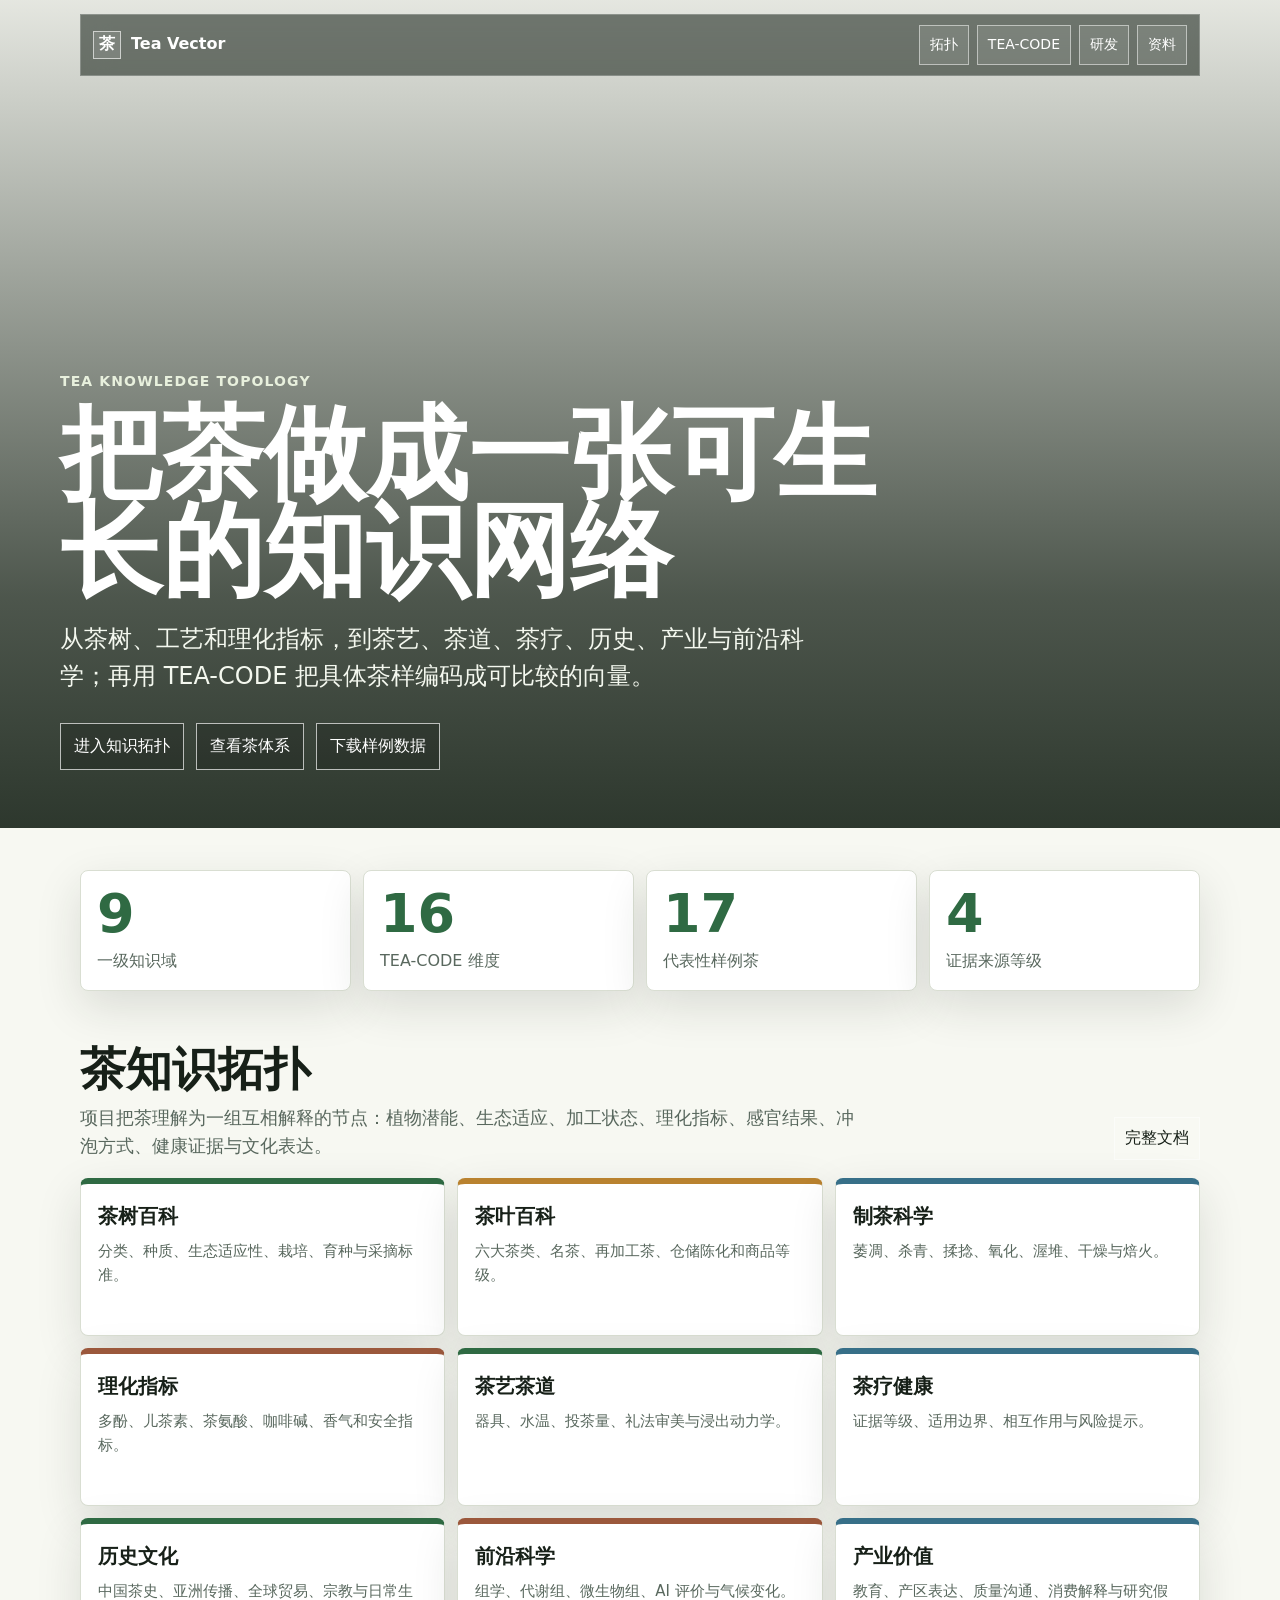
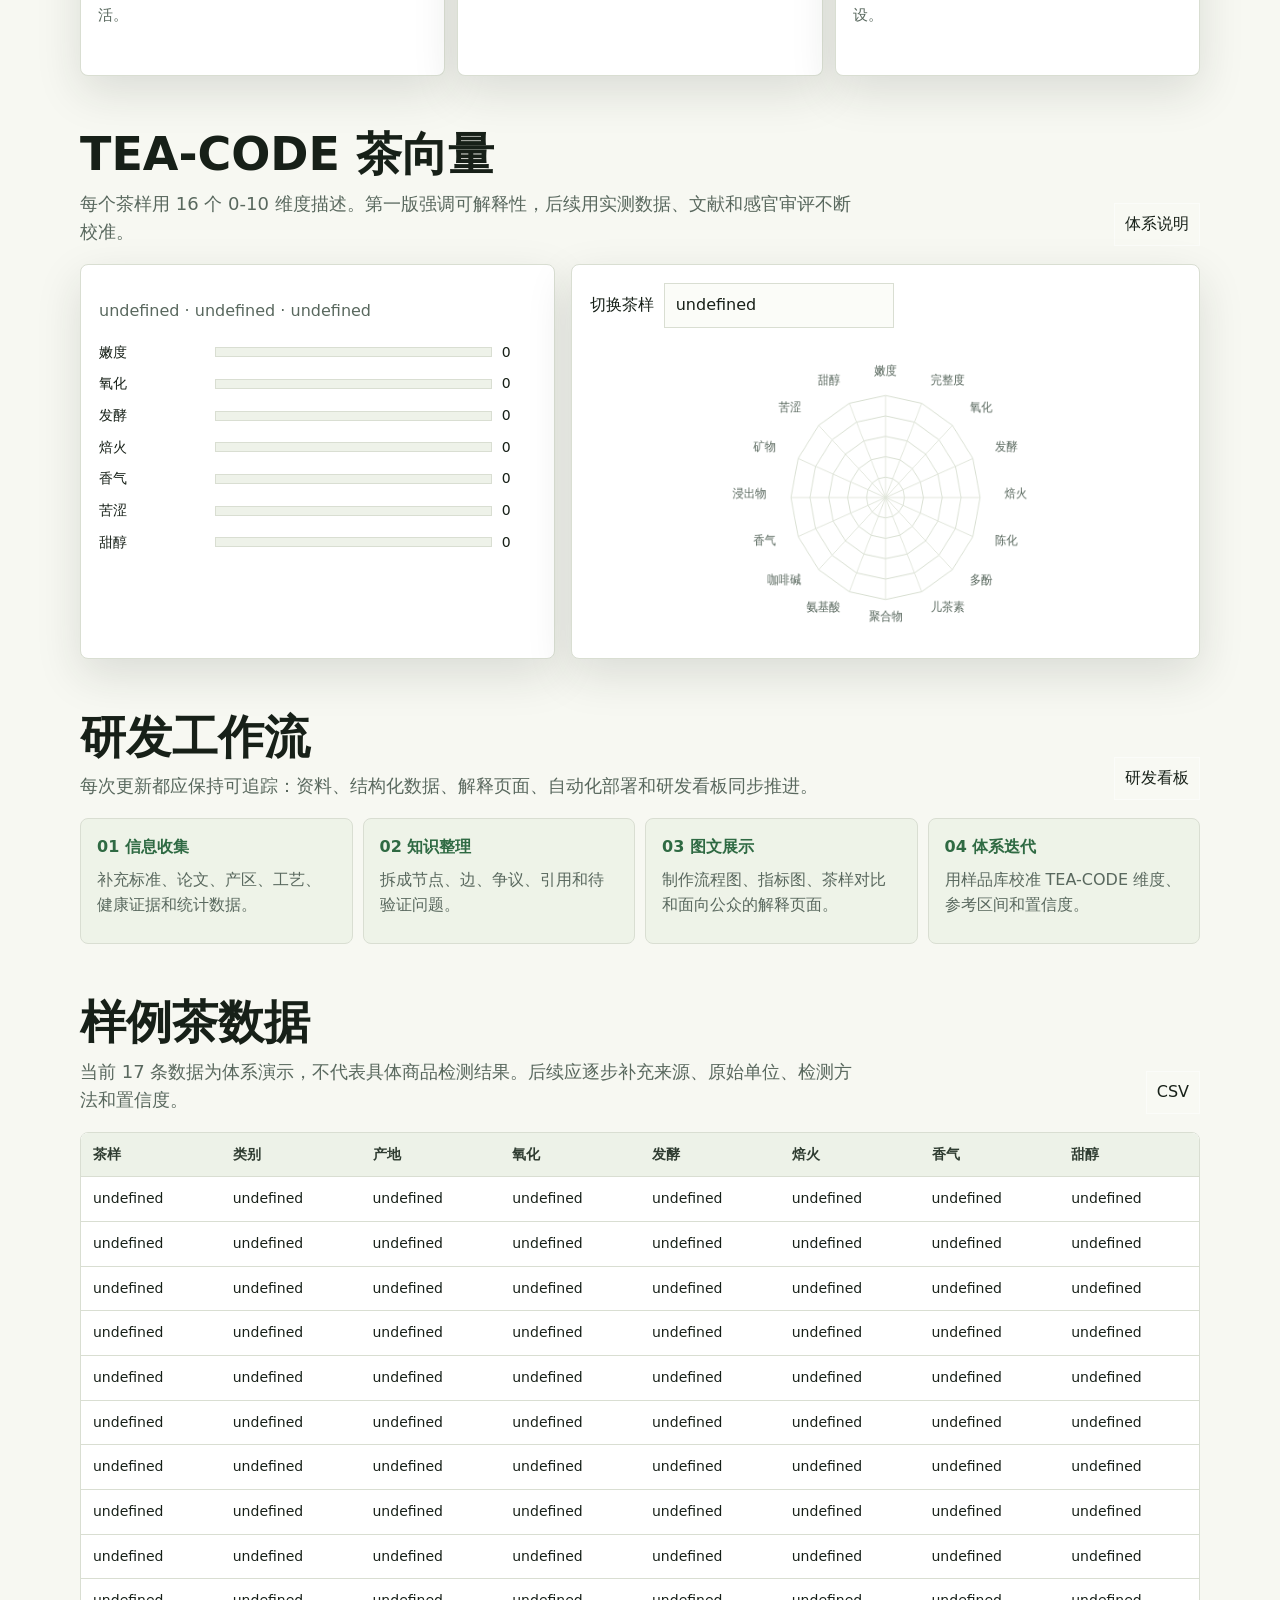
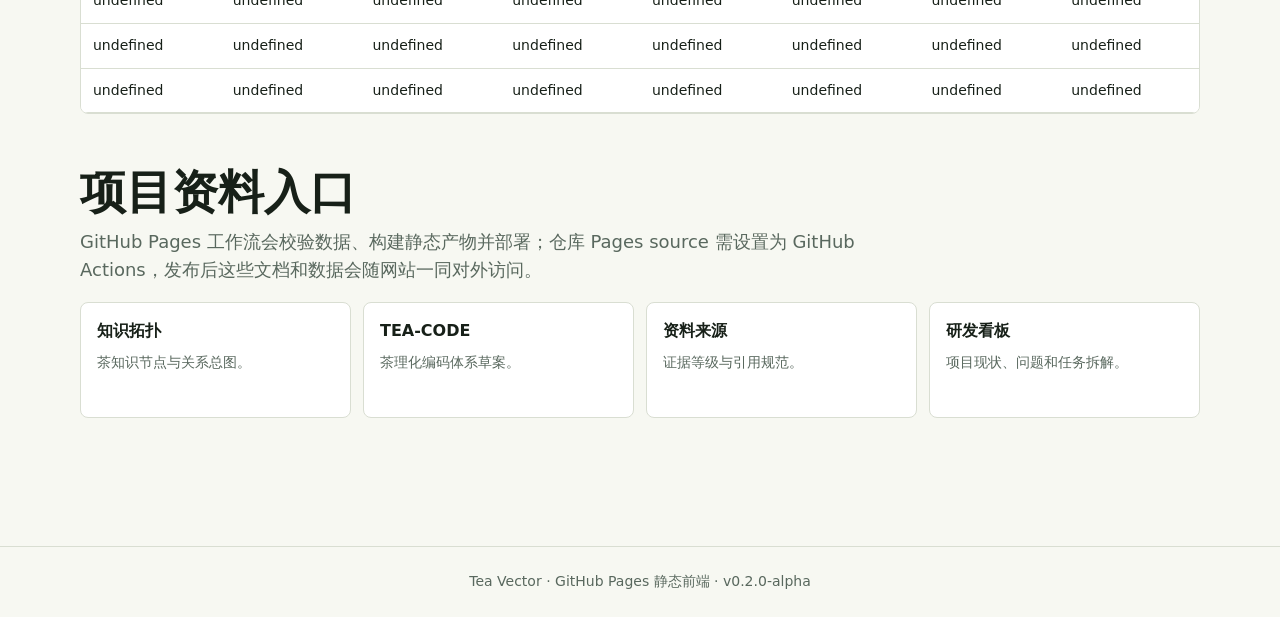
==== commit 67482787: "Stabilize GitHub Pages workflow - Use stable action versions for checkout, setup-node, and upload ar" ====
--- a/site/index.html
+++ b/site/index.html
@@ -525,7 +525,7 @@
       <div class="section-head">
         <div>
           <h2>项目资料入口</h2>
-          <p class="lead">GitHub Pages 工作流会校验数据、构建静态产物并尝试自动启用 Pages；发布后这些文档和数据会随网站一同对外访问。</p>
+          <p class="lead">GitHub Pages 工作流会校验数据、构建静态产物并部署；仓库 Pages source 需设置为 GitHub Actions，发布后这些文档和数据会随网站一同对外访问。</p>
         </div>
       </div>
       <div class="link-grid">
